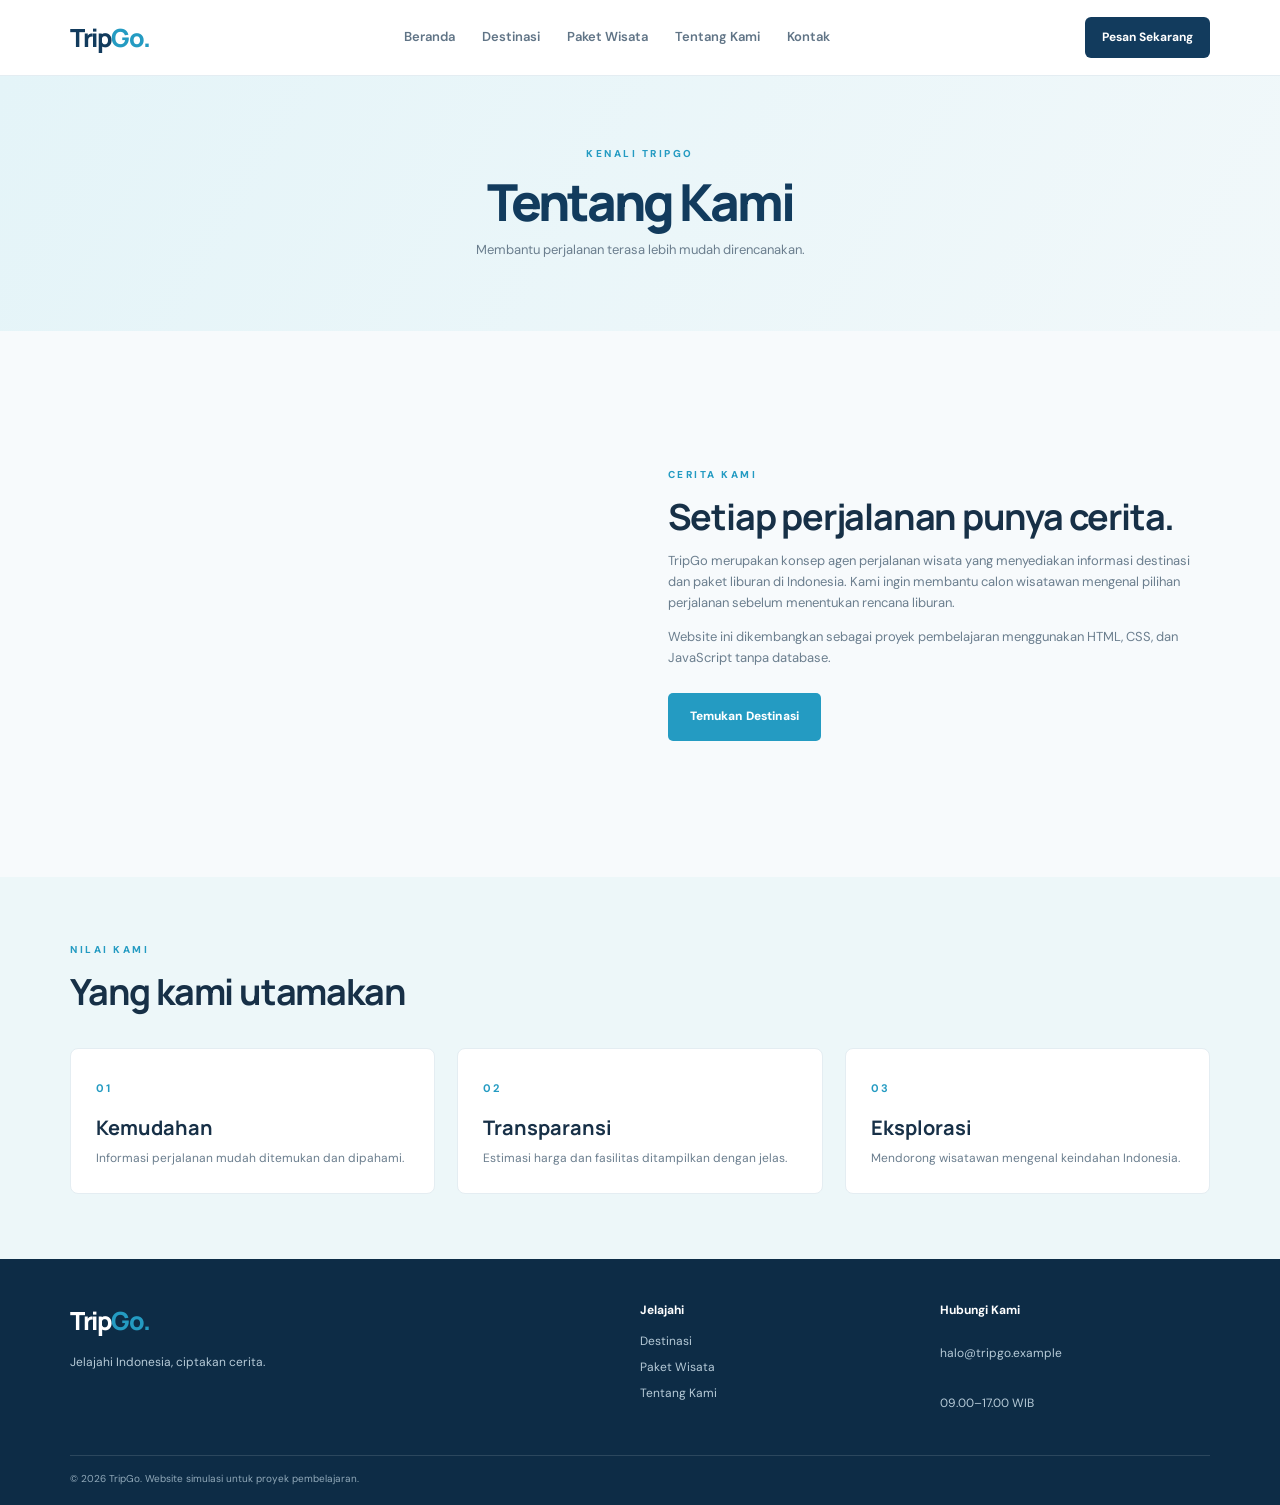
==== tentang.html @ 8b6aaf32 "Add files via upload" ====
<!DOCTYPE html>
<html lang="id">
<head>
  <meta charset="UTF-8">
  <meta name="viewport" content="width=device-width, initial-scale=1.0">
  <title>Tentang Kami | TripGo</title>
  <link rel="stylesheet" href="css/style.css">
</head>
<body>

  <!-- Header & Navigasi -->
  <header class="header">
    <nav class="nav wrap">
      <a class="logo" href="index.html">Trip<span>Go.</span></a>
      <button class="menu-toggle" aria-label="Buka menu">☰</button>
      <div class="nav-links">
        <a href="index.html">Beranda</a>
        <a href="destinasi.html">Destinasi</a>
        <a href="paket.html">Paket Wisata</a>
        <a href="tentang.html" class="active">Tentang Kami</a>
        <a href="kontak.html">Kontak</a>
      </div>
      <a class="nav-cta" href="pemesanan.html">Pesan Sekarang</a>
    </nav>
  </header>

  <!-- Konten Utama -->
  <main>
    <!-- Banner Halaman -->
    <section class="page-banner">
      <div class="wrap">
        <span class="kicker">KENALI TRIPGO</span>
        <h1>Tentang Kami</h1>
        <p>Membantu perjalanan terasa lebih mudah direncanakan.</p>
      </div>
    </section>

    <!-- Bagian Cerita Kami & Layout Tentang -->
    <section class="section wrap about-layout">
      <div class="about-image"></div>
      <div>
        <span class="kicker">CERITA KAMI</span>
        <h2>Setiap perjalanan punya cerita.</h2>
        <p>TripGo merupakan konsep agen perjalanan wisata yang menyediakan informasi destinasi dan paket liburan di Indonesia. Kami ingin membantu calon wisatawan mengenal pilihan perjalanan sebelum menentukan rencana liburan.</p>
        <p>Website ini dikembangkan sebagai proyek pembelajaran menggunakan HTML, CSS, dan JavaScript tanpa database.</p>
        <a class="btn primary" href="destinasi.html">Temukan Destinasi</a>
      </div>
    </section>

    <!-- Bagian Nilai Kami -->
    <section class="soft-section">
      <div class="wrap">
        <div class="section-head">
          <div>
            <span class="kicker">NILAI KAMI</span>
            <h2>Yang kami utamakan</h2>
          </div>
        </div>
        <div class="features">
          <article>
            <b>01</b>
            <h3>Kemudahan</h3>
            <p>Informasi perjalanan mudah ditemukan dan dipahami.</p>
          </article>
          <article>
            <b>02</b>
            <h3>Transparansi</h3>
            <p>Estimasi harga dan fasilitas ditampilkan dengan jelas.</p>
          </article>
          <article>
            <b>03</b>
            <h3>Eksplorasi</h3>
            <p>Mendorong wisatawan mengenal keindahan Indonesia.</p>
          </article>
        </div>
      </div>
    </section>
  </main>

  <!-- Footer -->
  <footer class="footer">
    <div class="wrap footer-inner">
      <div>
        <a class="logo light" href="index.html">Trip<span>Go.</span></a>
        <p>Jelajahi Indonesia, ciptakan cerita.</p>
      </div>
      <div>
        <strong>Jelajahi</strong>
        <a href="destinasi.html">Destinasi</a>
        <a href="paket.html">Paket Wisata</a>
        <a href="tentang.html">Tentang Kami</a>
      </div>
      <div>
        <strong>Hubungi Kami</strong>
        <p>halo@tripgo.example</p>
        <p>09.00–17.00 WIB</p>
      </div>
    </div>
    <div class="wrap copyright">
      © <span class="year"></span> TripGo. Website simulasi untuk proyek pembelajaran.
    </div>
  </footer>

  <!-- Komponen Pendukung (Toast & Modal) -->
  <div class="toast" id="toast" role="status"></div>
  <div class="modal-backdrop" id="modal" aria-hidden="true">
    <section class="modal" role="dialog" aria-modal="true" aria-labelledby="modal-title">
      <button class="modal-close" id="modal-close" aria-label="Tutup">×</button>
      <div id="modal-content"></div>
    </section>
  </div>

  <!-- Berkas JavaScript -->
  <script src="js/data.js"></script>
  <script src="js/script.js"></script>
</body>
</html>
---- css/style.css ----
@import url('https://fonts.googleapis.com/css2?family=DM+Sans:wght@400;500;600;700;800&family=Manrope:wght@400;500;600;700;800&display=swap');
:root{--navy:#123b5d;--blue:#249bc2;--sky:#d9f0f3;--paper:#f7fafc;--white:#fff;--ink:#173047;--muted:#6b7e8e;--line:#e4edf2;--shadow:0 16px 45px rgba(18,59,93,.10)}
*{box-sizing:border-box}html{scroll-behavior:smooth}body{margin:0;background:var(--paper);color:var(--ink);font-family:'DM Sans',sans-serif;line-height:1.6}a{color:inherit;text-decoration:none}button,input,select,textarea{font:inherit}.wrap{width:min(1140px,calc(100% - 44px));margin:auto}
.header{height:76px;background:rgba(255,255,255,.96);position:sticky;top:0;z-index:20;border-bottom:1px solid var(--line);backdrop-filter:blur(12px)}.nav{height:100%;display:flex;align-items:center;justify-content:space-between;gap:24px}.logo{font-family:Manrope,sans-serif;font-size:25px;font-weight:800;letter-spacing:-1.5px;color:var(--navy)}.logo span{color:var(--blue)}.nav-links{display:flex;gap:27px}.nav-links a{font-size:13px;color:#607486;font-weight:600}.nav-links a:hover{color:var(--blue)}.nav-cta{background:var(--navy);color:white;border-radius:6px;padding:11px 17px;font-size:12px;font-weight:700}.menu-toggle{display:none;background:none;border:0;font-size:25px;color:var(--navy)}
.hero{min-height:590px;position:relative;display:flex;align-items:center;color:white;background:#123b5d url('https://images.unsplash.com/photo-1530789253388-582c481c54b0?w=1900') center/cover}.hero-shade{position:absolute;inset:0;background:linear-gradient(90deg,rgba(9,39,64,.88),rgba(9,39,64,.35))}.hero-content{position:relative;padding:90px 0}.kicker{font-size:10px;letter-spacing:2.5px;font-weight:800;color:var(--blue);display:block;margin-bottom:12px}.hero .kicker,.pale{color:#b9e9f5}.hero h1,.page-banner h1{font-family:Manrope,sans-serif;font-size:clamp(44px,7vw,76px);line-height:1.1;letter-spacing:-3px;margin:0 0 20px;font-weight:800}.hero h1 em{font-style:normal;color:#9ee4f3}.hero-content>p{max-width:500px;color:#e2edf4;font-size:15px}.hero-actions{display:flex;gap:12px;margin-top:28px}.btn{display:inline-flex;justify-content:center;align-items:center;padding:13px 21px;border-radius:5px;border:1px solid transparent;font-size:12px;font-weight:800;cursor:pointer;transition:.2s}.btn:hover{transform:translateY(-2px)}.primary{background:var(--blue);color:white}.primary:hover{background:var(--navy)}.ghost{background:transparent;color:white;border-color:#ffffffa8}.white{background:white;color:var(--navy)}.outline{background:transparent;color:var(--navy);border-color:#c7d9e4}.full{width:100%}
.section{padding-top:78px;padding-bottom:78px}.section-head{display:flex;align-items:end;justify-content:space-between;margin-bottom:27px}.section-head h2,.about-layout h2,.contact-layout h2{font-family:Manrope,sans-serif;font-size:36px;line-height:1.2;letter-spacing:-1.2px;margin:0 0 8px}.section-head p{color:var(--muted);font-size:13px;margin:0}.more,.text-button{font-size:12px;color:var(--blue);font-weight:800}.cards{display:grid;grid-template-columns:repeat(3,1fr);gap:22px}.destination-card{background:white;border:1px solid var(--line);border-radius:10px;overflow:hidden;box-shadow:0 5px 20px rgba(18,59,93,.035);transition:.25s}.destination-card:hover{transform:translateY(-5px);box-shadow:var(--shadow)}.card-image{height:215px;position:relative;overflow:hidden;background:var(--sky)}.card-image img{width:100%;height:100%;object-fit:cover;transition:.4s}.destination-card:hover img{transform:scale(1.05)}.card-image span{position:absolute;left:14px;top:14px;background:white;color:var(--navy);font-size:10px;font-weight:800;padding:6px 11px;border-radius:20px}.card-body{padding:19px}.card-body small{color:var(--muted);font-size:10px}.card-body h3{font-family:Manrope,sans-serif;font-size:22px;margin:5px 0}.card-body p{font-size:12px;color:var(--muted);min-height:58px;margin:0 0 15px}.card-bottom{display:flex;align-items:center;justify-content:space-between;gap:8px;border-top:1px solid var(--line);padding-top:14px}.card-bottom strong{font-size:12px}.text-button{background:none;border:0;cursor:pointer}
.promo{background:var(--navy);color:white;padding:70px 0;overflow:hidden}.promo-inner{display:flex;align-items:center;justify-content:space-between}.promo h2{font-family:Manrope,sans-serif;font-size:43px;line-height:1.15;letter-spacing:-1.5px;margin:0}.promo p{font-size:13px;color:#d2e2ec}.promo-mark{font-family:Manrope,sans-serif;font-weight:800;font-size:170px;color:#ffffff16;letter-spacing:-15px}.promo-mark span{color:#9ee4f344}.features{display:grid;grid-template-columns:repeat(3,1fr);gap:22px}.features article{padding:25px;background:white;border:1px solid var(--line);border-radius:8px}.features b{font-size:11px;color:var(--blue);letter-spacing:2px}.features h3{font-family:Manrope,sans-serif;font-size:20px;margin:12px 0 5px}.features p{font-size:12px;color:var(--muted);margin:0}
.footer{background:#0d2c46;color:#dce9f0;padding:42px 0 18px}.footer-inner{display:grid;grid-template-columns:2fr 1fr 1fr;gap:30px;padding-bottom:30px}.light{color:white}.footer p,.footer a:not(.logo){font-size:12px;color:#b6cad7}.footer-inner>div:not(:first-child){display:flex;flex-direction:column;gap:7px}.footer-inner strong{font-size:12px;color:white;margin-bottom:5px}.copyright{border-top:1px solid #ffffff20;padding-top:15px;font-size:10px;color:#91a9b9}
.page-banner{background:linear-gradient(120deg,#e4f4f8,#f1f8fa);padding:70px 0;text-align:center}.page-banner h1{font-size:51px;color:var(--navy);margin-bottom:10px}.page-banner p{font-size:13px;color:var(--muted);margin:0}.toolbar{display:flex;justify-content:space-between;align-items:center;gap:18px;flex-wrap:wrap;margin-bottom:25px}.toolbar input{height:44px;width:min(340px,100%);padding:0 14px;border:1px solid var(--line);border-radius:5px;background:white;outline:none;font-size:12px}.filters{display:flex;gap:7px;flex-wrap:wrap}.filter{background:white;border:1px solid var(--line);border-radius:30px;padding:9px 15px;font-size:11px;color:var(--muted);cursor:pointer}.filter.active,.filter:hover{background:var(--navy);color:white;border-color:var(--navy)}.empty{grid-column:1/-1;text-align:center;background:white;padding:50px;border-radius:8px;color:var(--muted)}
.package-cards{grid-template-columns:repeat(3,1fr)}.package-card{background:white;border:1px solid var(--line);border-radius:10px;padding:27px;box-shadow:0 8px 24px rgba(18,59,93,.04)}.package-card:nth-child(2){border:2px solid var(--blue);transform:translateY(-8px)}.package-label{font-size:9px;font-weight:800;letter-spacing:1.5px;color:var(--blue)}.package-card h2{font-family:Manrope,sans-serif;font-size:24px;margin:13px 0 5px}.package-card>p{font-size:12px;color:var(--muted);min-height:38px}.package-price{display:block;font-size:21px;color:var(--navy);margin:20px 0}.package-price small{font-size:10px;color:var(--muted);font-weight:500}.package-card hr{border:0;border-top:1px solid var(--line)}.package-card h4{font-size:12px}.package-card ul{list-style:none;padding:0;min-height:115px;font-size:12px;color:var(--muted)}.package-card li{margin:8px 0}.notice{margin-top:30px;padding:15px 18px;background:#eaf6f8;border-left:3px solid var(--blue);font-size:11px;color:#456579}
.booking-layout,.contact-layout{display:grid;grid-template-columns:1.4fr .8fr;gap:35px;align-items:start}.form-card{background:white;border:1px solid var(--line);border-radius:10px;padding:30px;box-shadow:var(--shadow)}.form-card h2{font-family:Manrope,sans-serif;margin:0 0 22px;font-size:24px}.form-card label,.modal label{display:block;font-size:11px;font-weight:800;margin-bottom:15px}.form-card input,.form-card select,.form-card textarea,.modal input,.modal select{display:block;width:100%;margin-top:7px;border:1px solid var(--line);border-radius:5px;padding:12px;background:#fbfdfe;color:var(--ink);font-size:12px;outline:none}.form-card input:focus,.form-card select:focus,.form-card textarea:focus{border-color:var(--blue)}.form-row{display:grid;grid-template-columns:1fr 1fr;gap:15px}.estimate{display:flex;justify-content:space-between;align-items:center;background:#eaf6f8;border-radius:6px;padding:15px;margin:18px 0}.estimate span{font-size:12px;color:#4e7186}.estimate strong{font-size:19px;color:var(--navy)}.fine{font-size:10px;line-height:1.5;color:var(--muted)}.booking-aside{padding:26px;background:#eaf6f8;border-radius:9px}.booking-aside h3{font-family:Manrope,sans-serif;margin-top:0}.booking-aside ol{padding-left:19px;color:#526d7d;font-size:12px}.booking-aside li{margin:13px 0}.about-layout{display:grid;grid-template-columns:1fr 1fr;gap:55px;align-items:center}.about-image{min-height:390px;border-radius:10px;background:url('https://images.unsplash.com/photo-1518837695005-2083093ee35b?w=1000') center/cover}.about-layout p{font-size:13px;color:var(--muted)}.about-layout .btn{margin-top:12px}.soft-section{background:#edf7f9;padding:65px 0}.contact-layout{grid-template-columns:1fr 1fr}.contact-layout h2{margin-bottom:28px}.contact-detail{padding:13px 0;border-bottom:1px solid var(--line)}.contact-detail b{font-size:12px}.contact-detail p{font-size:12px;color:var(--muted);margin:3px 0}
.modal-backdrop{position:fixed;inset:0;background:rgba(7,28,44,.66);z-index:100;display:none;align-items:center;justify-content:center;padding:20px}.modal-backdrop.show{display:flex}.modal{position:relative;width:min(510px,100%);max-height:90vh;overflow:auto;background:white;border-radius:12px;padding:30px;box-shadow:0 25px 80px #071c2c55;animation:pop .2s ease}.modal-close{position:absolute;right:16px;top:12px;border:0;background:#edf5f8;color:var(--navy);width:32px;height:32px;border-radius:50%;font-size:22px;cursor:pointer}.modal h2{font-family:Manrope,sans-serif;font-size:25px;color:var(--navy);margin:0 35px 17px 0}.modal p{font-size:12px;color:var(--muted)}.modal-photo{width:100%;height:190px;object-fit:cover;border-radius:7px}.modal-meta{display:flex;gap:18px;flex-wrap:wrap;font-size:11px;color:var(--muted);padding:10px 0}.modal h3{font-size:13px}.modal ul,.steps{font-size:12px;color:var(--muted);padding-left:20px}.modal li{margin:7px 0}.modal-price{font-size:15px;font-weight:800;color:var(--blue);padding:12px 0 18px}.success-mark{width:48px;height:48px;border-radius:50%;display:grid;place-items:center;background:#e1f6ed;color:#168052;font-size:26px;font-weight:800;margin:10px 0}.receipt{background:#f1f8fa;padding:13px 16px;border-radius:7px}.receipt p{display:flex;justify-content:space-between;gap:15px;border-bottom:1px solid #dcebf0;padding:5px 0;margin:0}.receipt-total{font-size:13px!important;color:var(--navy)!important}.modal-open{overflow:hidden}.toast{position:fixed;bottom:22px;left:50%;transform:translate(-50%,20px);opacity:0;background:var(--navy);color:white;padding:12px 18px;border-radius:5px;font-size:12px;z-index:120;transition:.2s;pointer-events:none}.toast.show{opacity:1;transform:translate(-50%,0)}@keyframes pop{from{opacity:0;transform:translateY(10px) scale(.98)}to{opacity:1;transform:translateY(0) scale(1)}}
@media(max-width:800px){.nav-links{gap:13px}.nav-links a{font-size:11px}.cards,.package-cards{grid-template-columns:repeat(2,1fr)}.booking-layout,.contact-layout,.about-layout{gap:25px}.promo-mark{font-size:110px}}
@media(max-width:620px){.wrap{width:calc(100% - 30px)}.header{height:68px}.menu-toggle{display:block;margin-left:auto}.nav{gap:12px}.nav-links{display:none;position:absolute;top:68px;left:0;right:0;background:white;padding:18px 25px;box-shadow:var(--shadow);flex-direction:column}.nav-links.open{display:flex}.nav-cta{font-size:10px;padding:9px 11px}.logo{font-size:22px}.hero{min-height:520px}.hero-content{padding:70px 0}.hero h1{font-size:49px;letter-spacing:-2px}.hero-actions{flex-wrap:wrap}.section{padding:55px 0}.section-head{align-items:flex-start;flex-direction:column;gap:12px}.section-head h2,.about-layout h2,.contact-layout h2{font-size:30px}.cards,.package-cards,.features{grid-template-columns:1fr}.card-image{height:210px}.promo-inner{display:block}.promo h2{font-size:35px}.promo-mark{display:none}.page-banner{padding:52px 0}.page-banner h1{font-size:39px;letter-spacing:-1.5px}.package-card:nth-child(2){transform:none}.booking-layout,.contact-layout,.about-layout{grid-template-columns:1fr}.form-row{grid-template-columns:1fr}.about-image{min-height:270px}.footer-inner{grid-template-columns:1fr 1fr}.footer-inner>div:first-child{grid-column:1/-1}.modal{padding:25px 20px}}
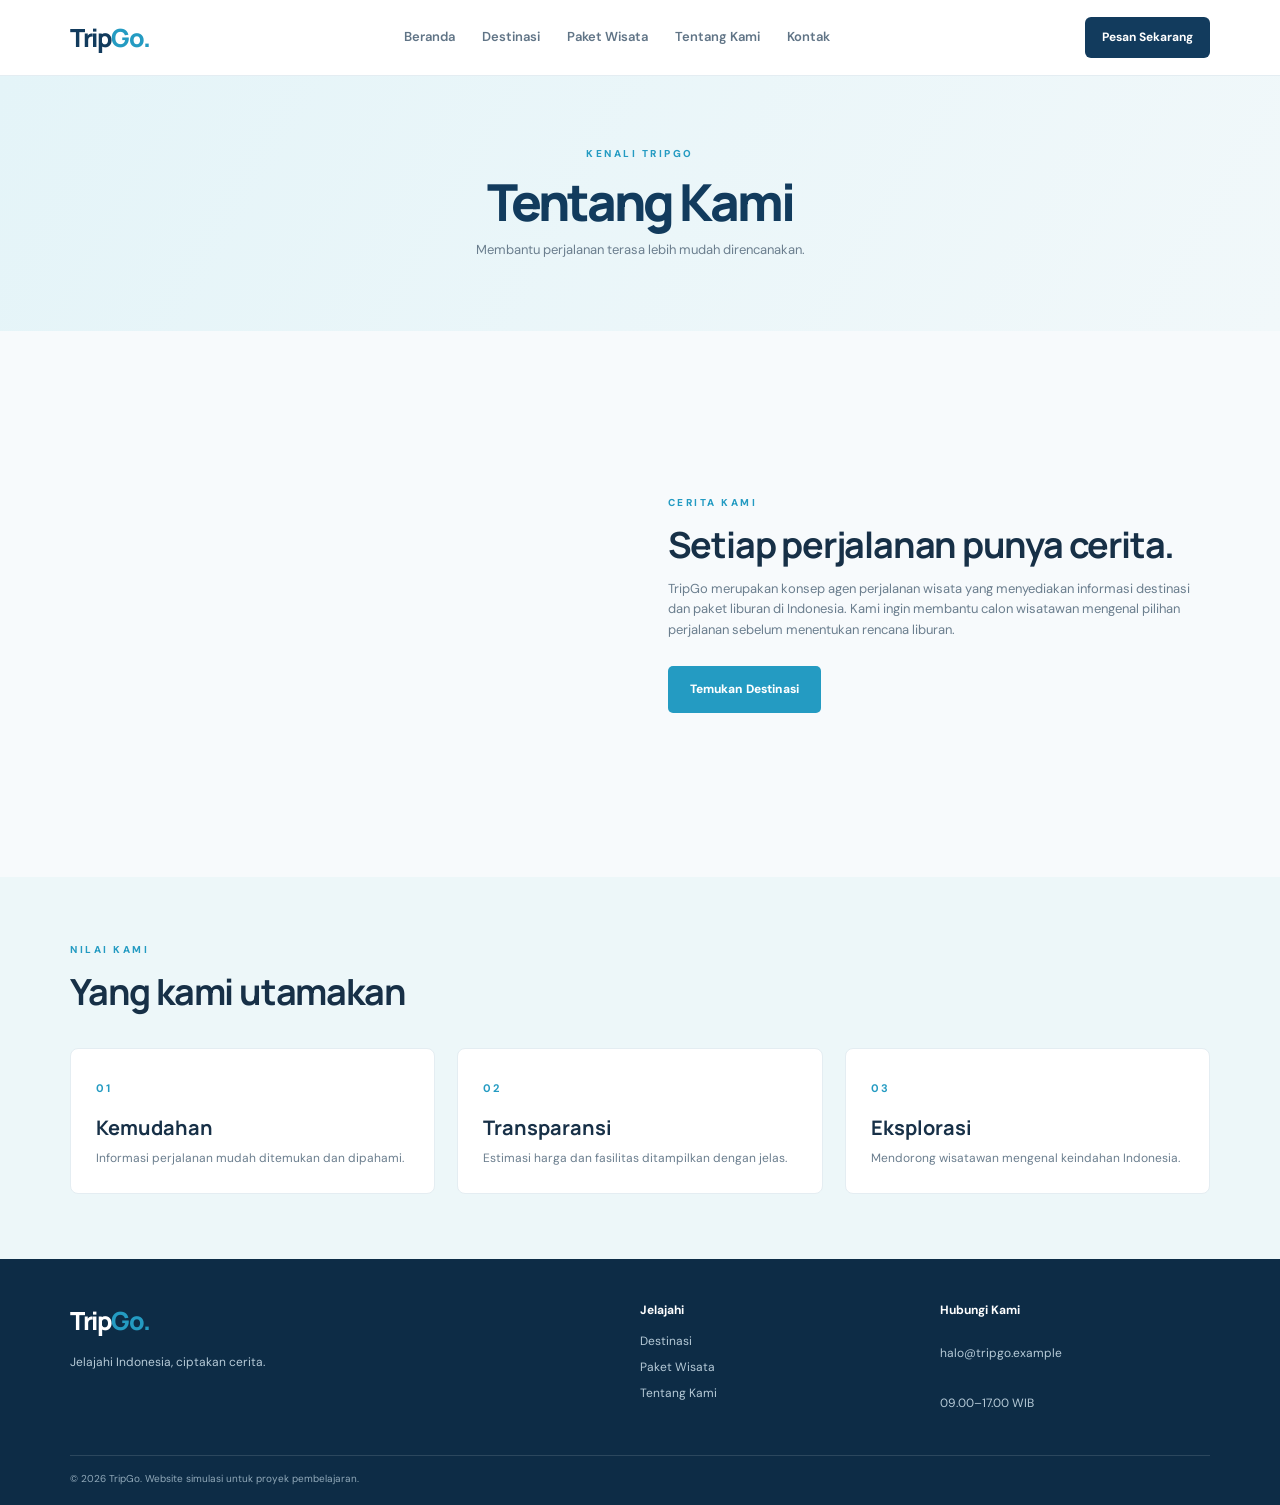
==== commit 853b3d4d: "Update tentang.html" ====
--- a/tentang.html
+++ b/tentang.html
@@ -42,7 +42,6 @@
         <span class="kicker">CERITA KAMI</span>
         <h2>Setiap perjalanan punya cerita.</h2>
         <p>TripGo merupakan konsep agen perjalanan wisata yang menyediakan informasi destinasi dan paket liburan di Indonesia. Kami ingin membantu calon wisatawan mengenal pilihan perjalanan sebelum menentukan rencana liburan.</p>
-        <p>Website ini dikembangkan sebagai proyek pembelajaran menggunakan HTML, CSS, dan JavaScript tanpa database.</p>
         <a class="btn primary" href="destinasi.html">Temukan Destinasi</a>
       </div>
     </section>
@@ -114,4 +113,4 @@
   <script src="js/data.js"></script>
   <script src="js/script.js"></script>
 </body>
-</html>+</html>
